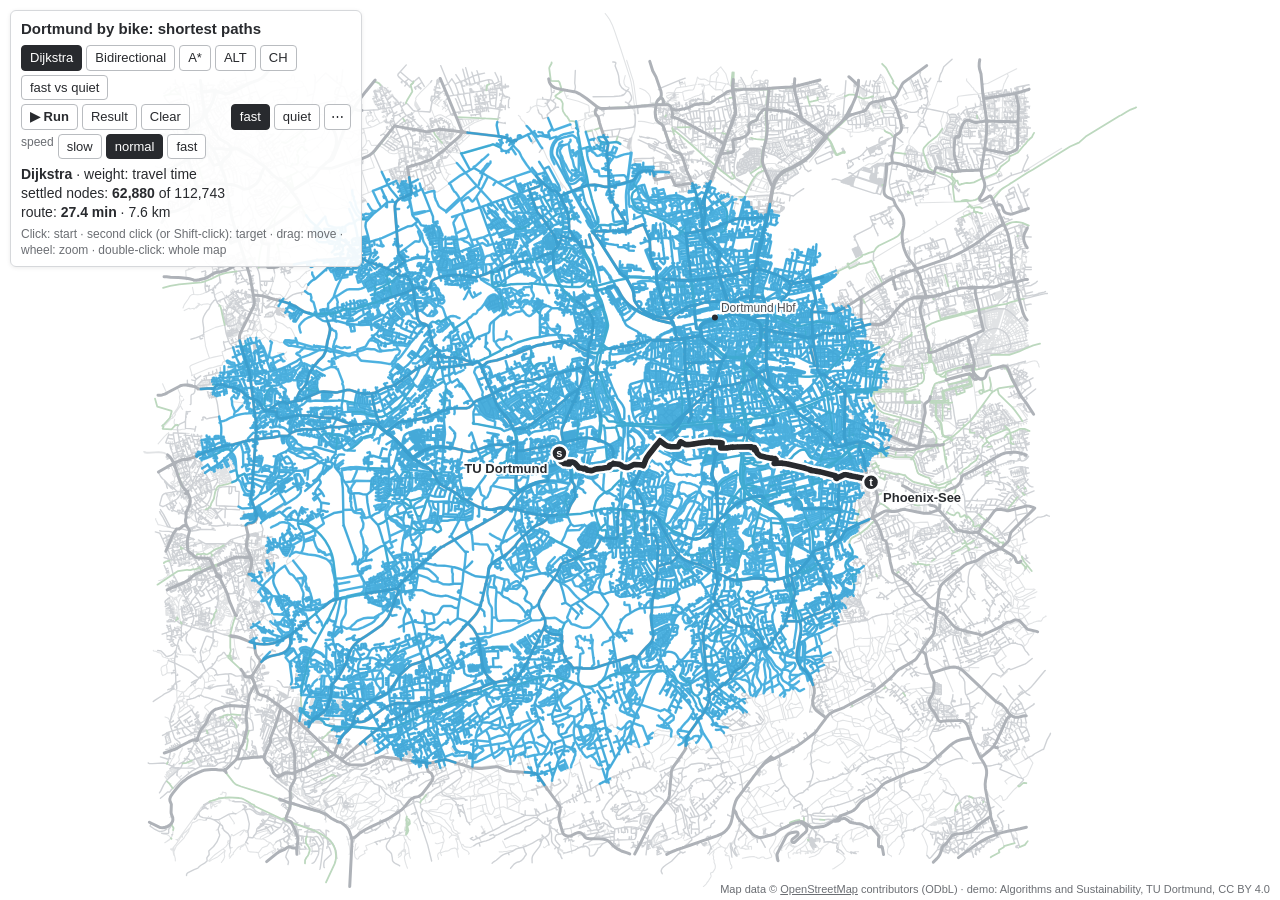
==== static/routing-demo/index.html @ a437a358 "routing folien 2" ====
<!doctype html>
<html lang="en">
<head>
<meta charset="utf-8">
<meta name="viewport" content="width=device-width, initial-scale=1">
<title>Route planning in Dortmund: interactive demo</title>
<link rel="stylesheet" href="../../support/fonts/lato.css">
<style>
  :root {
    --ink: #282a2e; --grey: #6b6e73; --line: #d6d8db; --panel: rgba(255, 255, 255, 0.93);
    --blue: #0A97D9; --orange: #E8700A; --green: #3F7E44; --red: #DD1367;
  }
  html, body { margin: 0; height: 100%; overflow: hidden; background: #ffffff; color: var(--ink);
               font-family: "Lato", "LatoLatin", "Helvetica Neue", Arial, sans-serif; }
  canvas { position: absolute; left: 0; top: 0; width: 100%; height: 100%; touch-action: none; }
  #panel { position: absolute; left: 10px; top: 10px; background: var(--panel); border: 1px solid var(--line);
           border-radius: 6px; padding: 8px 10px; font-size: 14px; line-height: 1.35; max-width: 330px;
           box-shadow: 0 1px 4px rgba(0, 0, 0, 0.08); user-select: none; }
  #panel h1 { font-size: 15px; margin: 0 0 6px 0; font-weight: 700; }
  .row { display: flex; flex-wrap: wrap; gap: 4px; margin: 4px 0; }
  button { font: inherit; font-size: 13px; padding: 3px 8px; border: 1px solid #b9bcc0; border-radius: 4px;
           background: #ffffff; color: var(--ink); cursor: pointer; }
  button.on { background: var(--ink); color: #ffffff; border-color: var(--ink); }
  button.run { font-weight: 700; }
  #stats { margin-top: 6px; font-variant-numeric: tabular-nums; }
  #stats b { font-weight: 700; }
  .hint { color: var(--grey); font-size: 12px; margin-top: 4px; }
  #legend { position: absolute; left: 10px; top: 10px; background: var(--panel); border: 1px solid var(--line);
            border-radius: 6px; padding: 6px 10px; font-size: 15px; line-height: 1.4; display: none;
            font-variant-numeric: tabular-nums; }
  .key { display: inline-block; width: 22px; height: 4px; vertical-align: middle; margin-right: 6px;
                 border-radius: 2px; }
  #attrib { position: absolute; right: 6px; bottom: 4px; font-size: 11px; color: var(--grey);
            background: rgba(255, 255, 255, 0.8); padding: 1px 4px; border-radius: 3px; }
  #attrib a { color: var(--grey); }
  #loading { position: absolute; left: 50%; top: 45%; transform: translate(-50%, -50%); font-size: 18px;
             color: var(--grey); }
  body.noui #panel { display: none; }
  body.legend #panel { display: none; }
  body.legend #legend { display: block; }
  body.compact #panel h1, body.compact #algos, body.compact .speedrow, body.compact .hint, body.compact .metric { display: none; }
  body.compact #panel { font-size: 16px; padding: 6px 9px; line-height: 1.3; }
  body.compact button { font-size: 15px; padding: 3px 9px; }
  body.compact #stats .hint { display: block; font-size: 13px; }
  #more { padding: 3px 6px; }
  body.compact.algosfilter #algos { display: flex; }
</style>
</head>
<body>
<canvas id="base"></canvas>
<canvas id="search"></canvas>
<canvas id="top"></canvas>
<div id="loading">Loading the Dortmund street network …</div>
<div id="panel">
  <h1>Dortmund by bike: shortest paths</h1>
  <div class="row" id="algos">
    <button data-algo="dijkstra">Dijkstra</button>
    <button data-algo="bidir">Bidirectional</button>
    <button data-algo="astar">A*</button>
    <button data-algo="alt">ALT</button>
    <button data-algo="ch">CH</button>
    <button data-algo="compare">fast vs quiet</button>
  </div>
  <div class="row">
    <button id="run" class="run">▶ Run</button>
    <button id="instant">Result</button>
    <button id="clear">Clear</button>
    <span style="flex:1"></span>
    <button data-metric="fast" class="metric">fast</button>
    <button data-metric="quiet" class="metric">quiet</button>
    <button id="more" title="more controls">⋯</button>
  </div>
  <div class="row speedrow">
    <span class="hint" style="margin:0">speed</span>
    <button data-speed="0.1">slow</button>
    <button data-speed="1">normal</button>
    <button data-speed="6">fast</button>
  </div>
  <div id="stats"></div>
  <div class="hint">Click: start · second click (or Shift-click): target · drag: move · wheel: zoom · double-click: whole map</div>
</div>
<div id="legend"></div>
<div id="attrib">Map data © <a href="https://www.openstreetmap.org/copyright" target="_blank">OpenStreetMap</a> contributors (ODbL) · demo: Algorithms and Sustainability, TU Dortmund, CC BY 4.0</div>
<script src="routing.js"></script>
<script src="demo.js"></script>
</body>
</html>
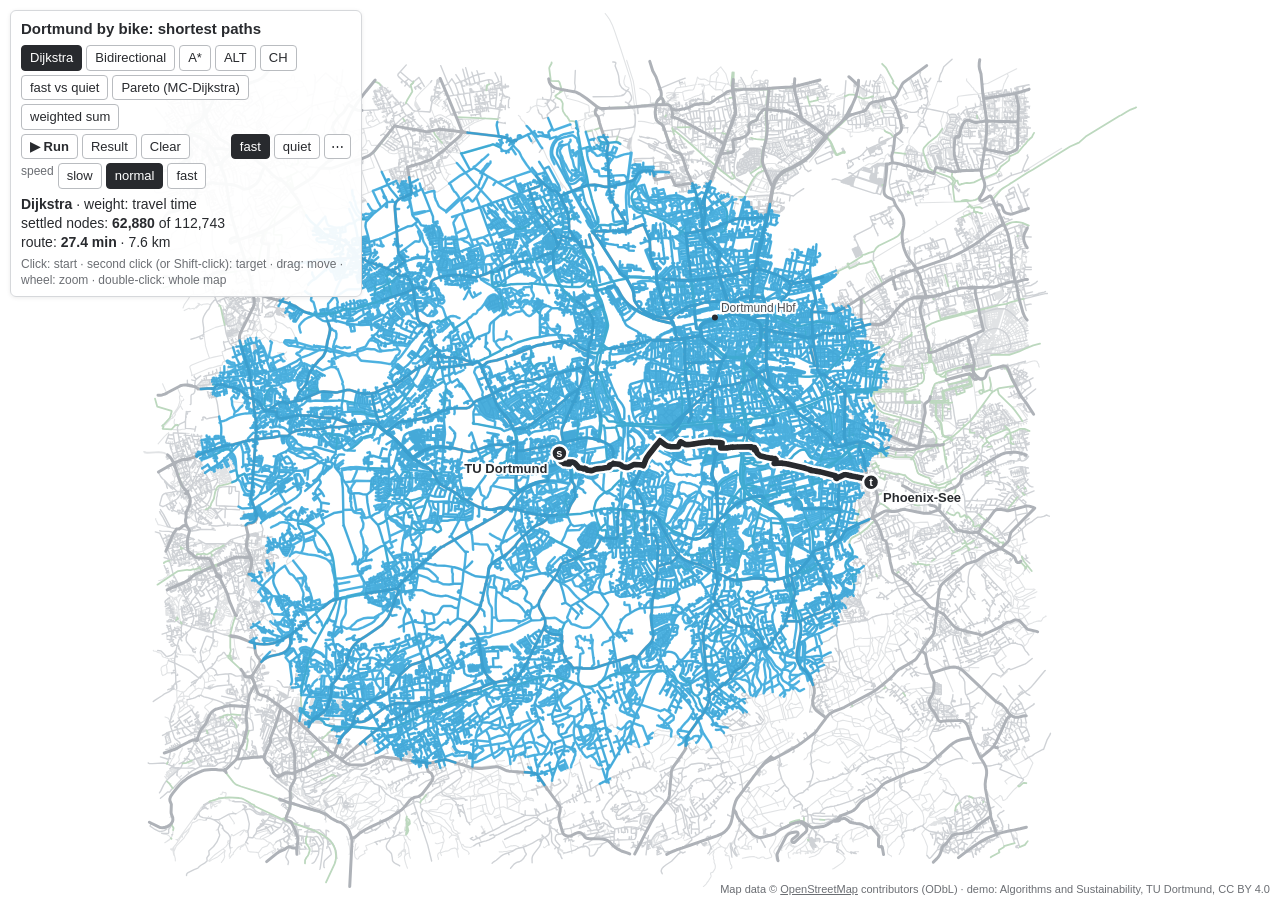
==== commit cbcb69e3: "lecture 6" ====
--- a/static/routing-demo/index.html
+++ b/static/routing-demo/index.html
@@ -43,6 +43,17 @@
   body.compact button { font-size: 15px; padding: 3px 9px; }
   body.compact #stats .hint { display: block; font-size: 13px; }
   #more { padding: 3px 6px; }
+  #chart { position: absolute; right: 8px; top: 10px; left: auto; bottom: auto; width: 300px; height: 215px;
+           background: rgba(255, 255, 255, 0.94); border: 1px solid var(--line); border-radius: 6px;
+           display: none; touch-action: auto; }
+  body.chart #chart { display: block; }
+  .lamrow { display: none; align-items: center; gap: 6px; }
+  body.lam .lamrow { display: flex; }
+  .lamrow input { flex: 1; min-width: 120px; }
+  #lamval { font-variant-numeric: tabular-nums; min-width: 2.6em; }
+  body.compact .lamrow { display: none; }
+  body.compact.lam .lamrow { display: flex; }
+  body.legend.lam #legend .lamrow { display: flex; }
   body.compact.algosfilter #algos { display: flex; }
 </style>
 </head>
@@ -50,6 +61,7 @@
 <canvas id="base"></canvas>
 <canvas id="search"></canvas>
 <canvas id="top"></canvas>
+<canvas id="chart"></canvas>
 <div id="loading">Loading the Dortmund street network …</div>
 <div id="panel">
   <h1>Dortmund by bike: shortest paths</h1>
@@ -60,6 +72,11 @@
     <button data-algo="alt">ALT</button>
     <button data-algo="ch">CH</button>
     <button data-algo="compare">fast vs quiet</button>
+    <button data-algo="mcdijkstra">Pareto (MC-Dijkstra)</button>
+    <button data-algo="lambda">weighted sum</button>
+  </div>
+  <div class="row lamrow">
+    <span>λ</span><input id="lam" type="range" min="0" max="1" step="0.01" value="0.5"><span id="lamval">0.50</span>
   </div>
   <div class="row">
     <button id="run" class="run">▶ Run</button>
